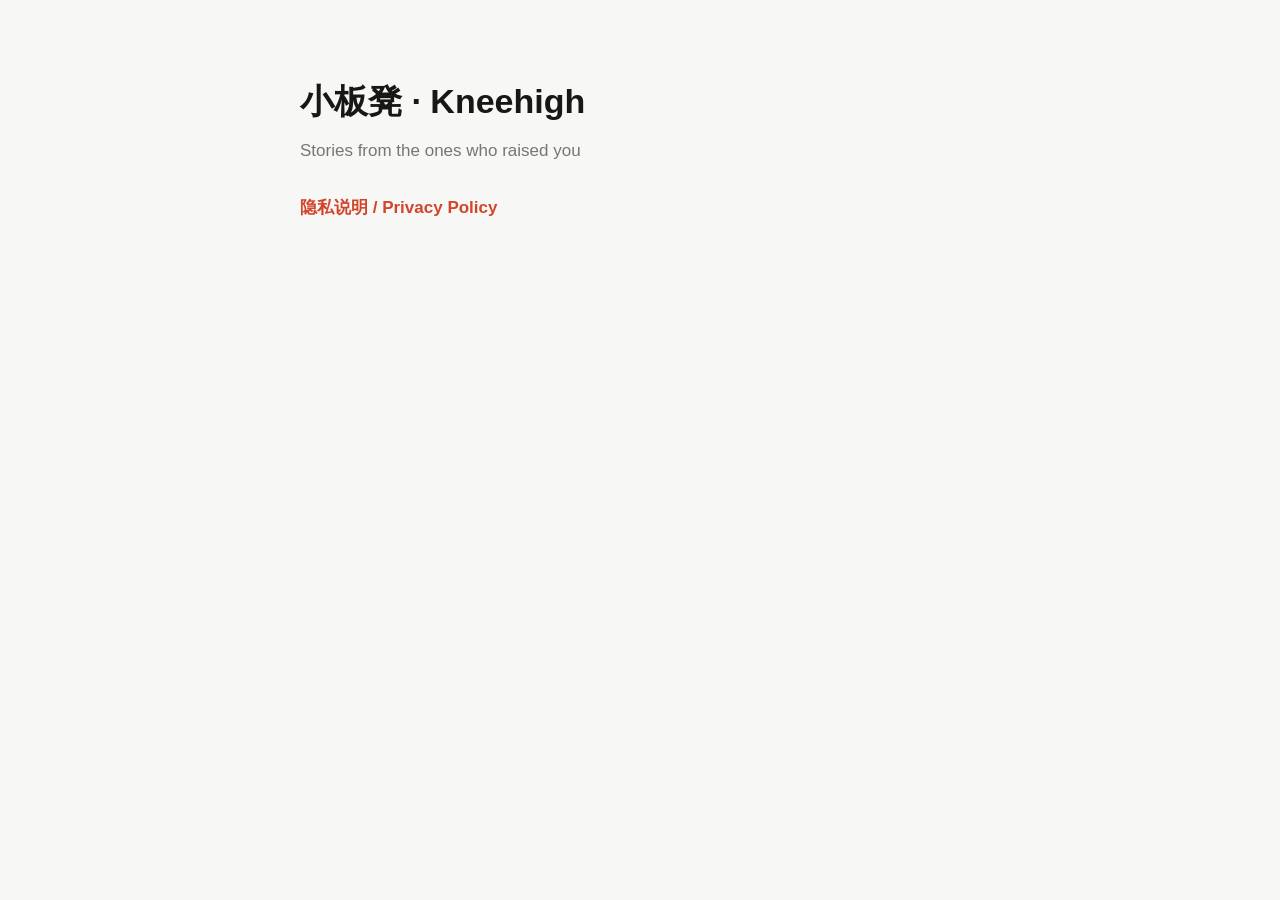
==== index.html @ 54d49520 "Privacy policy and a simple home page for 小板凳 · Kneehigh Co-Authored-By: Claude Opus 5.5 <noreply@an" ====
<!doctype html>
<html lang="zh-Hans">
<head>
<meta charset="utf-8">
<meta name="viewport" content="width=device-width, initial-scale=1">
<title>小板凳 · Kneehigh</title>
<style>
:root { color-scheme: light dark; --bg: #f7f7f5; --ink: #171716; --g: #77766f; --acc: #d2452b; }
@media (prefers-color-scheme: dark) { :root { --bg: #141413; --ink: #f1f0ec; --g: #a3a29b; } }
body { margin: 0; background: var(--bg); color: var(--ink); font: 17px/1.75 -apple-system, 'PingFang SC', sans-serif; }
main { max-width: 680px; margin: 0 auto; padding: 72px 18px; }
h1 { font-size: 34px; margin: 0 0 4px; }
p { color: var(--g); margin: 0 0 28px; }
a { color: var(--acc); font-weight: 600; text-decoration: none; }
</style>
</head>
<body><main>
<h1>小板凳 · Kneehigh</h1>
<p>Stories from the ones who raised you</p>
<a href="privacy.html">隐私说明 / Privacy Policy</a>
</main></body>
</html>
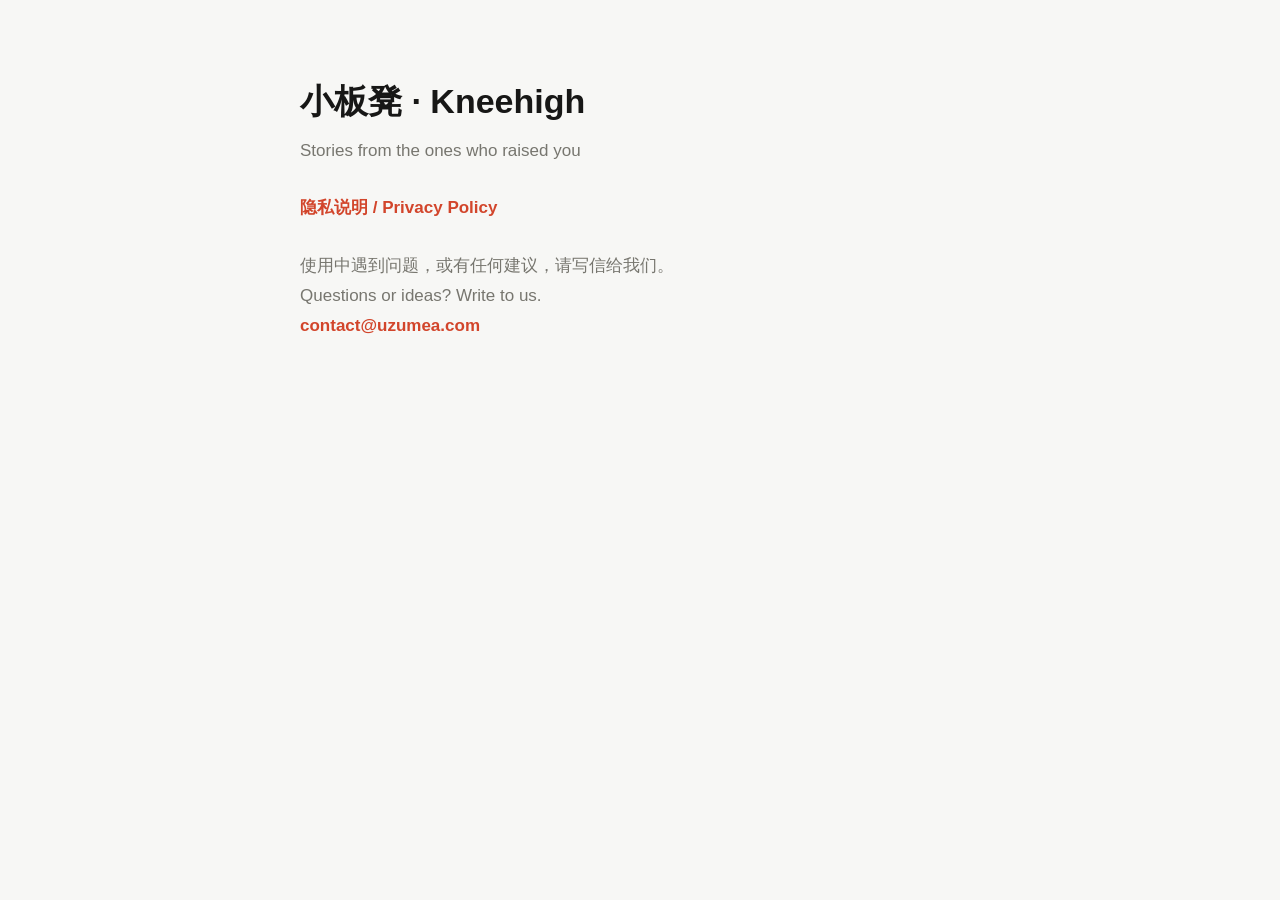
==== commit d2b0b102: "Support: contact email on the home page Co-Authored-By: Claude Opus 5.5 <noreply@anthropic.com> Clau" ====
--- a/index.html
+++ b/index.html
@@ -18,5 +18,6 @@
 <h1>小板凳 · Kneehigh</h1>
 <p>Stories from the ones who raised you</p>
 <a href="privacy.html">隐私说明 / Privacy Policy</a>
+<p style="margin-top:28px">使用中遇到问题，或有任何建议，请写信给我们。<br>Questions or ideas? Write to us.<br><a href="mailto:contact@uzumea.com">contact@uzumea.com</a></p>
 </main></body>
 </html>
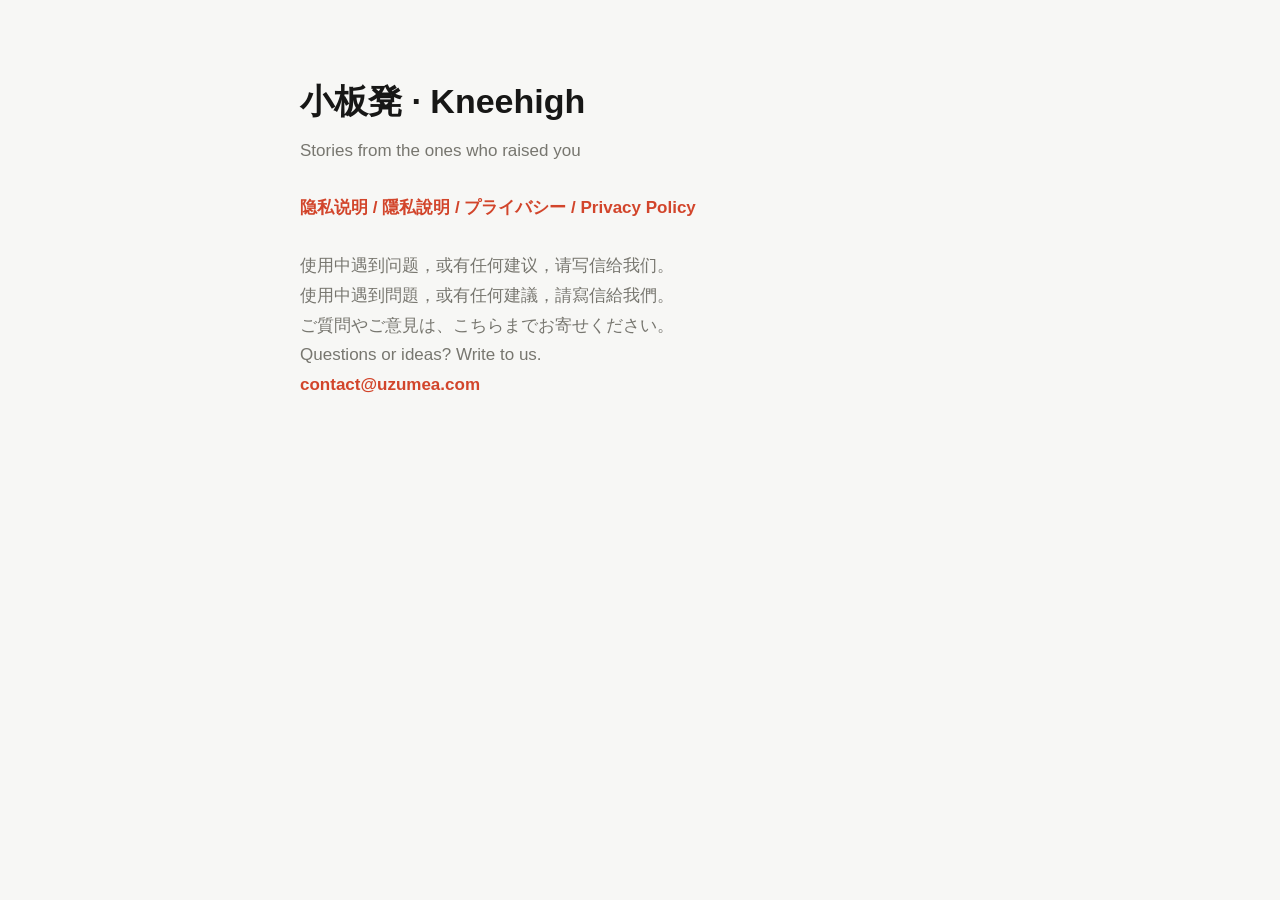
==== commit 12060e77: "隐私说明：通知、意见反馈、其他联网、购买；四种语言（简体、繁體、日本語、English） Co-Authored-By: Claude Opus 5.5 <noreply@anthropic.com>" ====
--- a/index.html
+++ b/index.html
@@ -17,7 +17,7 @@
 <body><main>
 <h1>小板凳 · Kneehigh</h1>
 <p>Stories from the ones who raised you</p>
-<a href="privacy.html">隐私说明 / Privacy Policy</a>
-<p style="margin-top:28px">使用中遇到问题，或有任何建议，请写信给我们。<br>Questions or ideas? Write to us.<br><a href="mailto:contact@uzumea.com">contact@uzumea.com</a></p>
+<a href="privacy.html">隐私说明 / 隱私說明 / プライバシー / Privacy Policy</a>
+<p style="margin-top:28px">使用中遇到问题，或有任何建议，请写信给我们。<br>使用中遇到問題，或有任何建議，請寫信給我們。<br>ご質問やご意見は、こちらまでお寄せください。<br>Questions or ideas? Write to us.<br><a href="mailto:contact@uzumea.com">contact@uzumea.com</a></p>
 </main></body>
 </html>
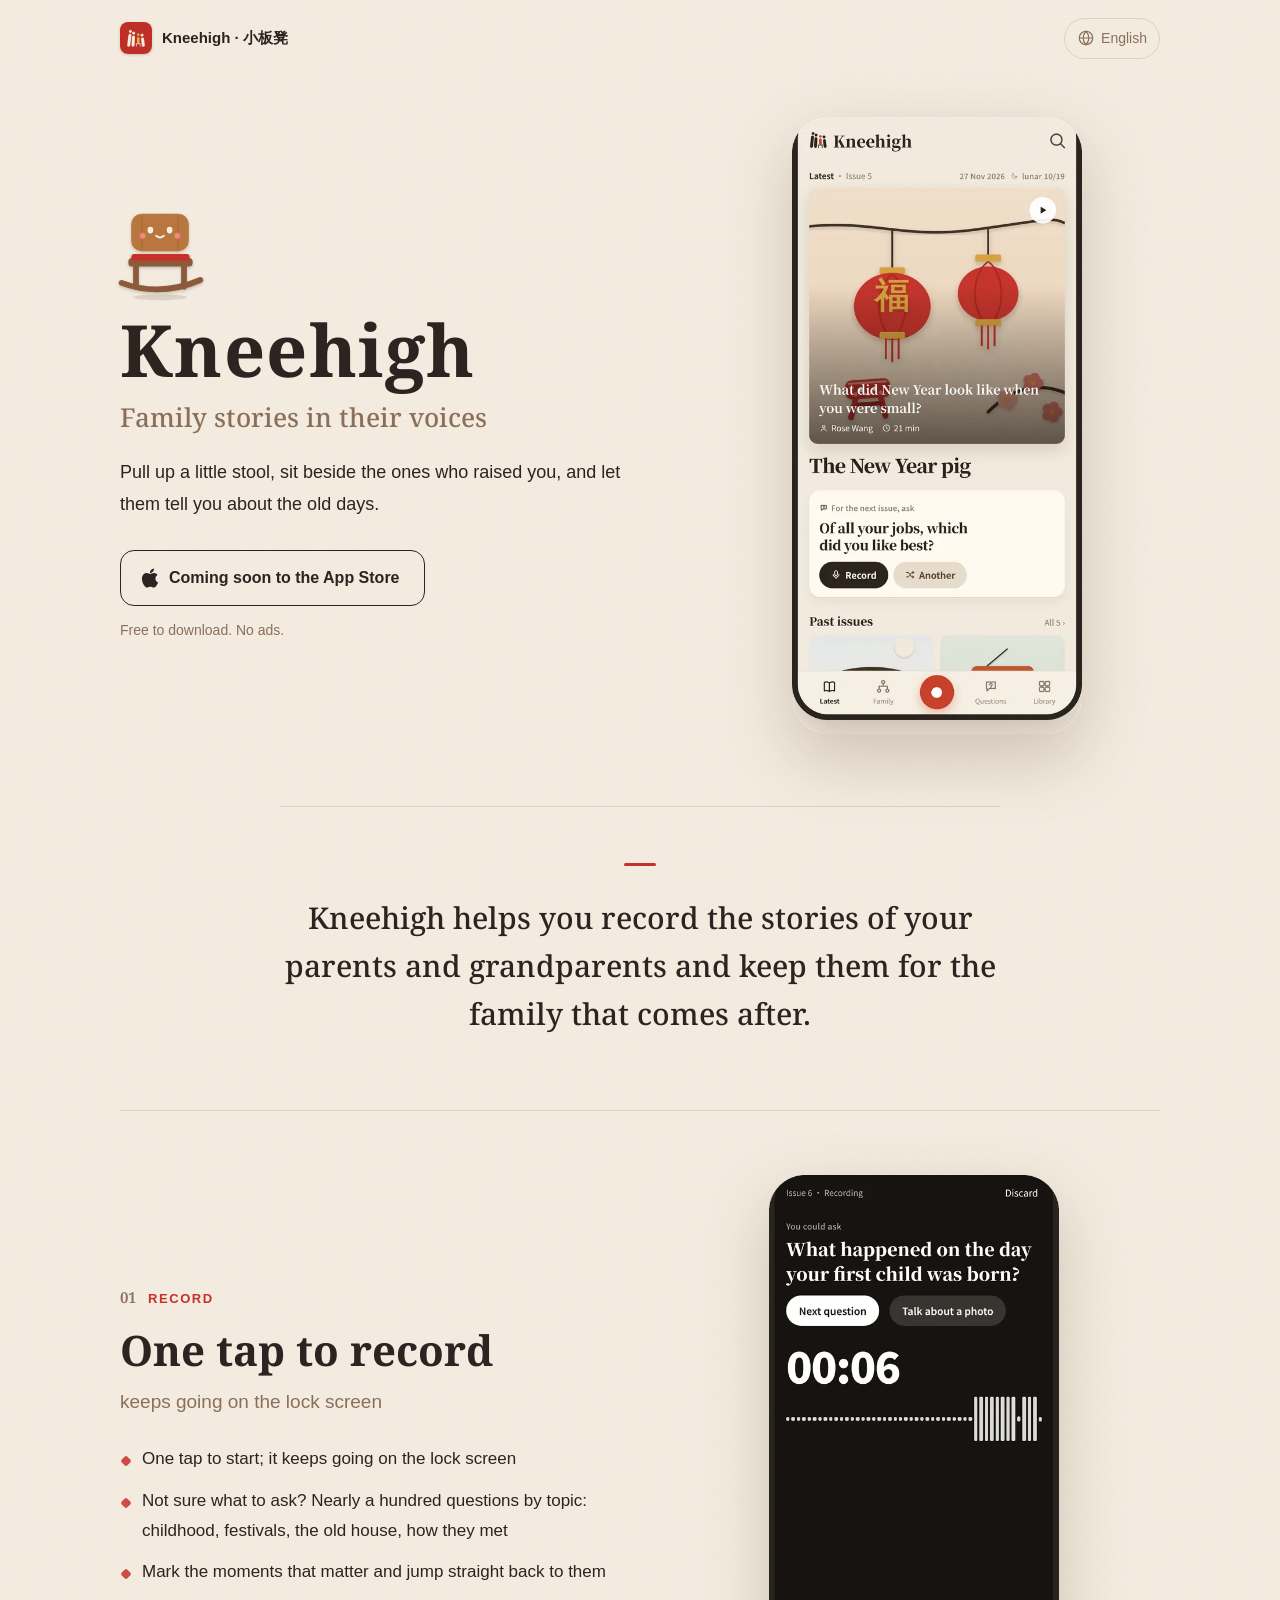
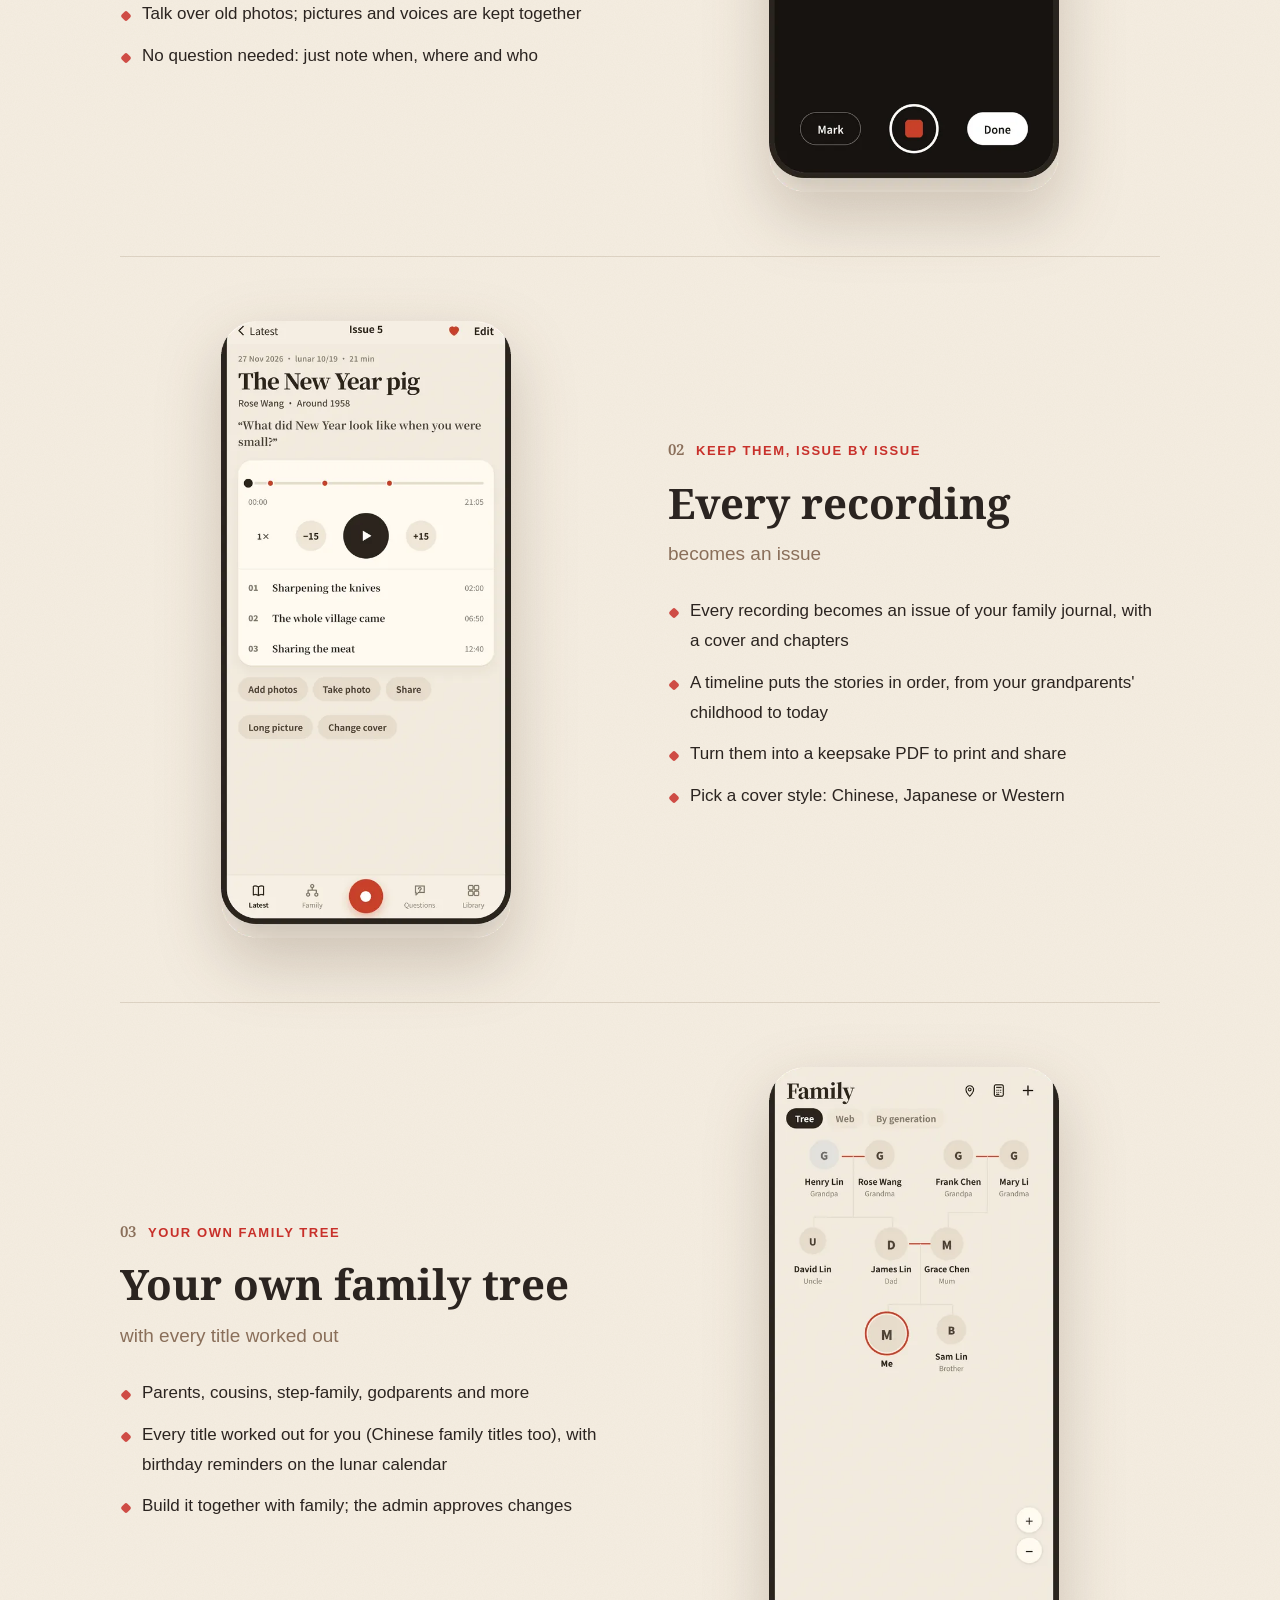
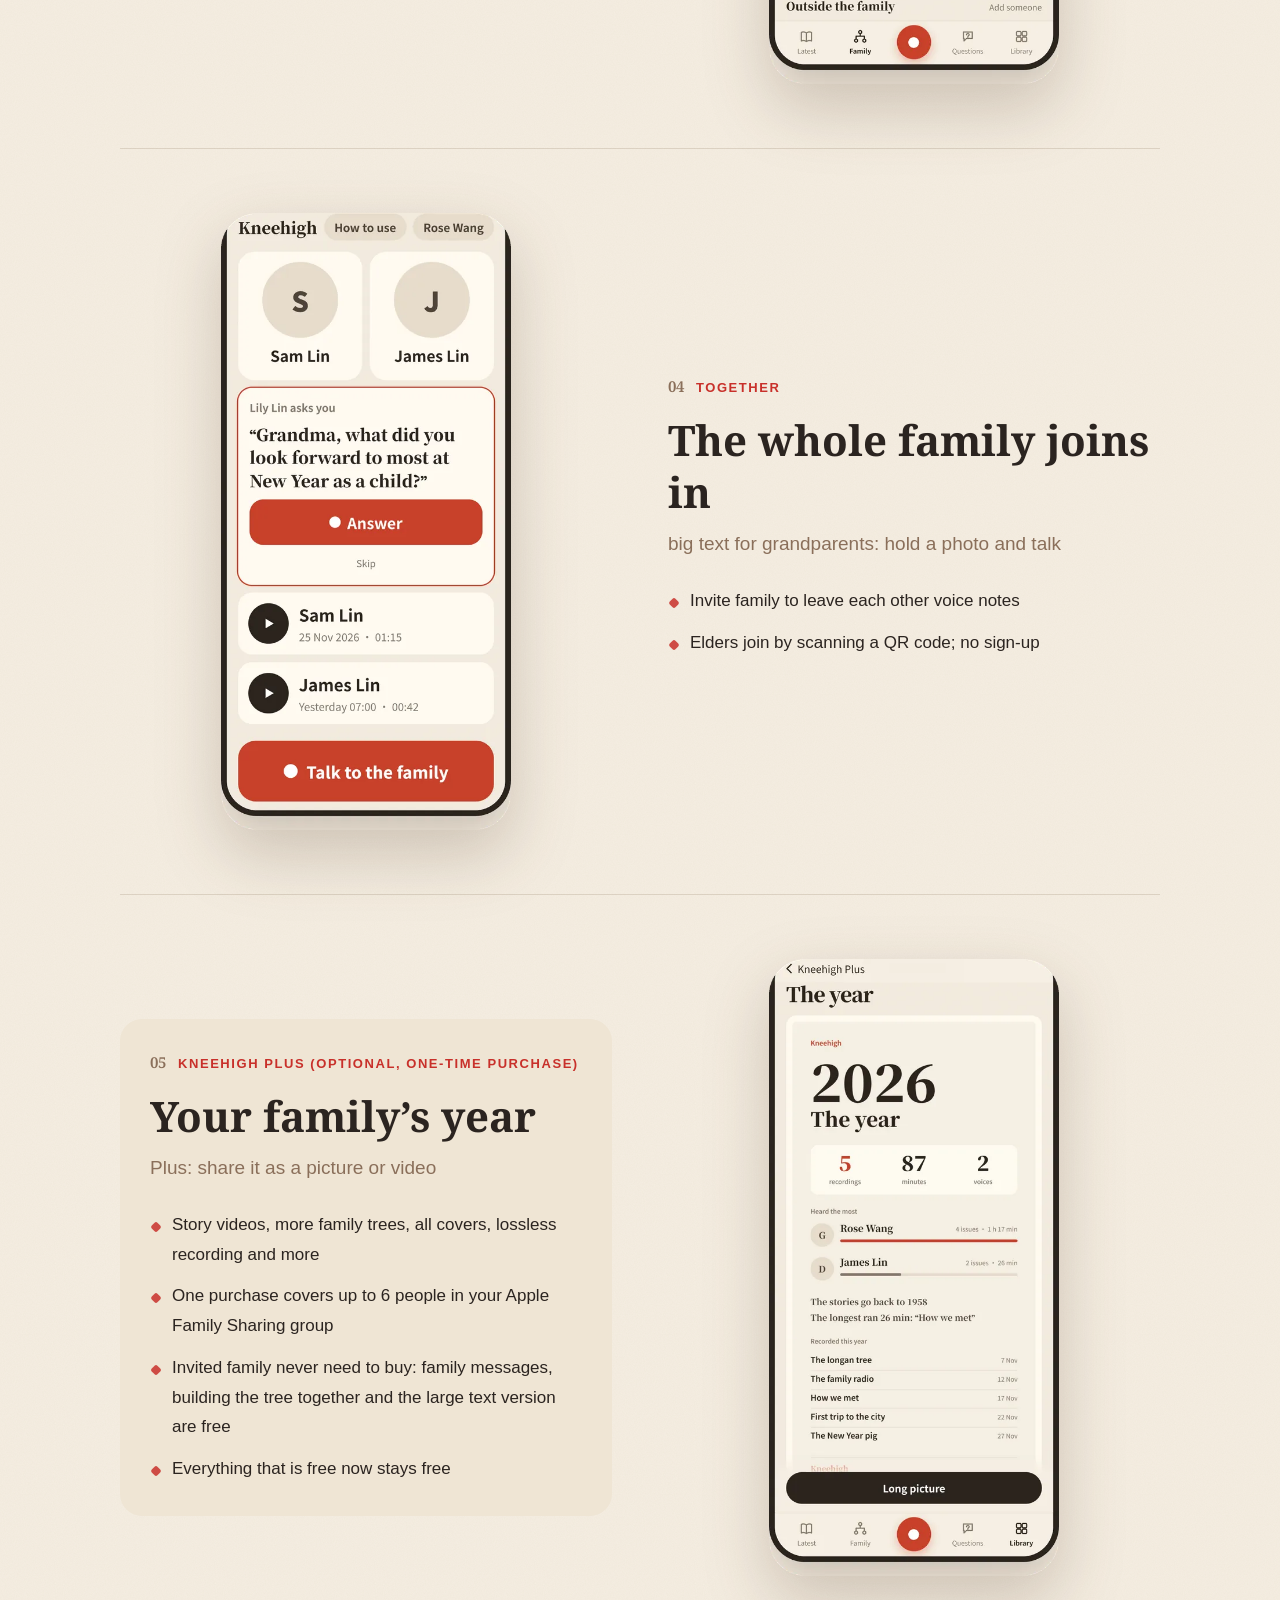
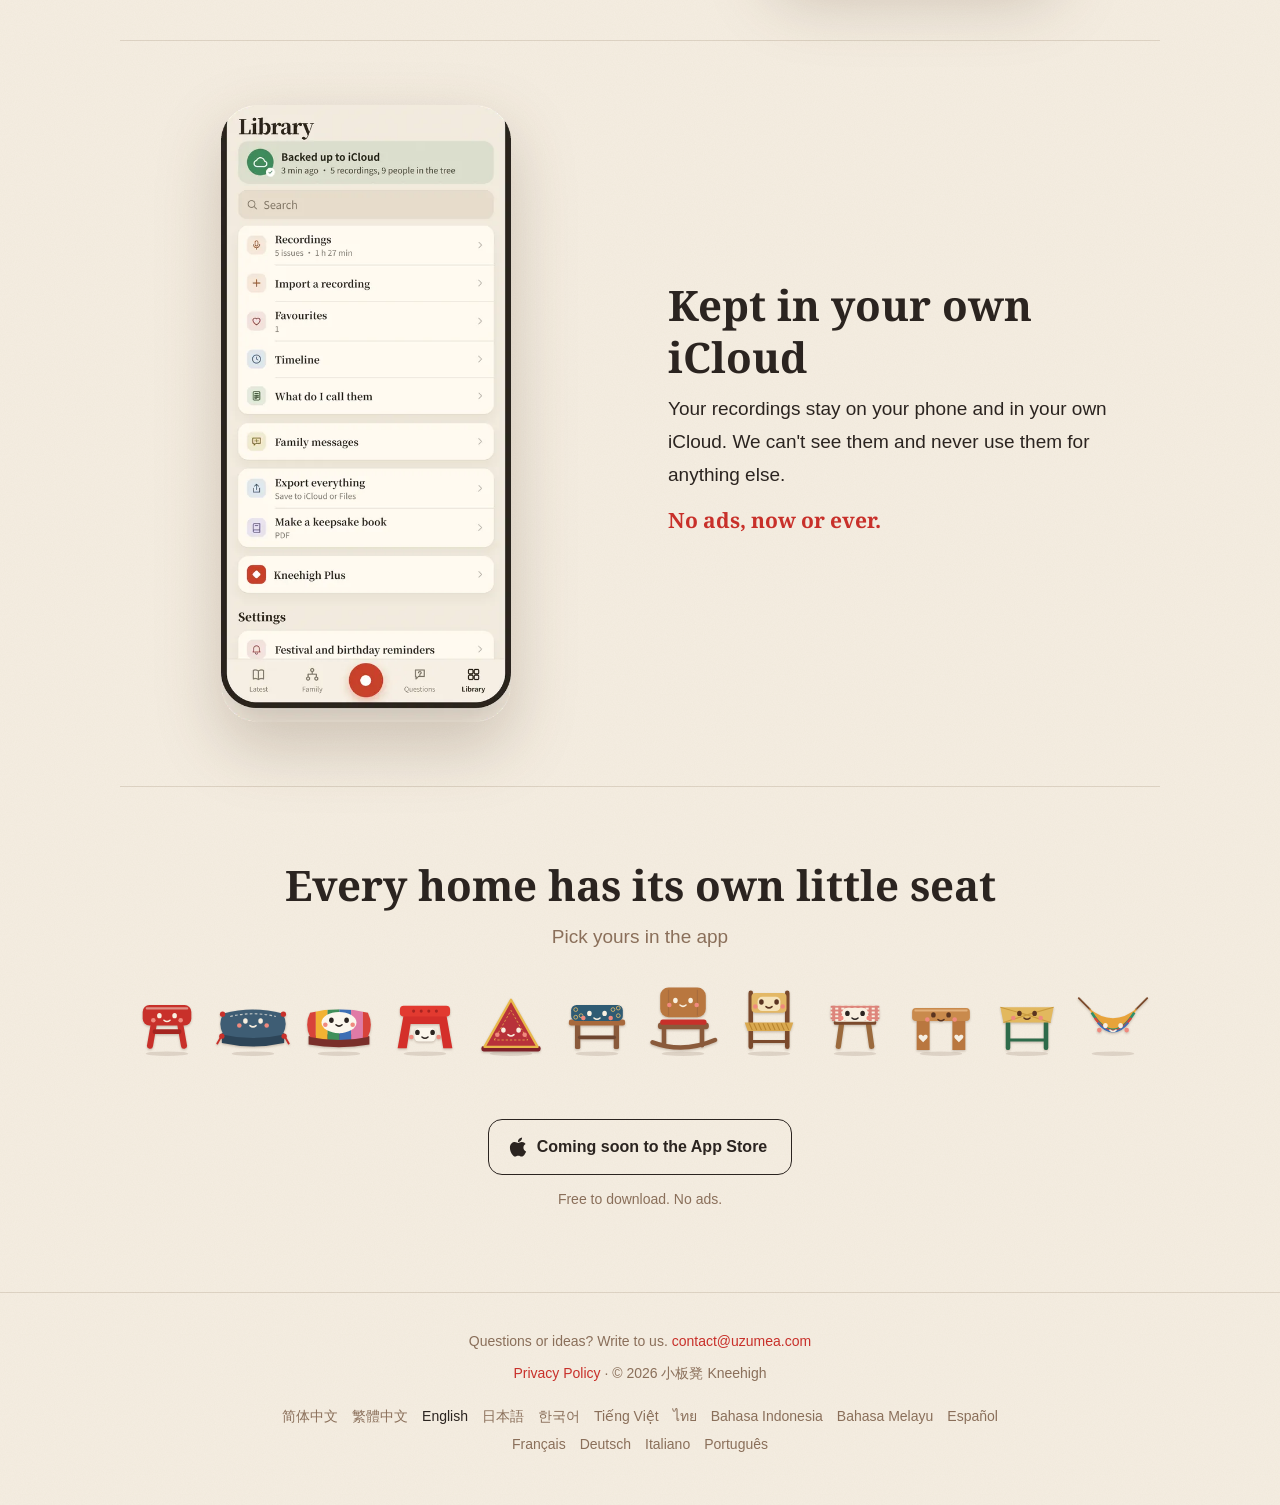
==== commit 16ba3970: "官网：14 种语言的介绍页（跟 App Store 页一样的文字和截图） Co-Authored-By: Claude Opus 5.5 <noreply@anthropic.com> Claude-" ====
--- a/index.html
+++ b/index.html
@@ -3,21 +3,287 @@
 <head>
 <meta charset="utf-8">
 <meta name="viewport" content="width=device-width, initial-scale=1">
-<title>小板凳 · Kneehigh</title>
-<style>
-:root { color-scheme: light dark; --bg: #f7f7f5; --ink: #171716; --g: #77766f; --acc: #d2452b; }
-@media (prefers-color-scheme: dark) { :root { --bg: #141413; --ink: #f1f0ec; --g: #a3a29b; } }
-body { margin: 0; background: var(--bg); color: var(--ink); font: 17px/1.75 -apple-system, 'PingFang SC', sans-serif; }
-main { max-width: 680px; margin: 0 auto; padding: 72px 18px; }
-h1 { font-size: 34px; margin: 0 0 4px; }
-p { color: var(--g); margin: 0 0 28px; }
-a { color: var(--acc); font-weight: 600; text-decoration: none; }
+<title>小板凳 · Kneehigh — 听家里的老人讲过去</title>
+<meta name="description" content="春节回家，搬个小板凳坐在老人身边，把他们的故事录下来。">
+<meta name="theme-color" content="#f5eee2" media="(prefers-color-scheme: light)">
+<meta name="theme-color" content="#1d1814" media="(prefers-color-scheme: dark)">
+<meta name="apple-itunes-app" content="app-id=6838535341">
+<meta property="og:title" content="小板凳 · Kneehigh">
+<meta property="og:description" content="春节回家，搬个小板凳坐在老人身边，把他们的故事录下来。">
+<meta property="og:image" content="https://kneehigh.uzumea.com/img/og.png">
+<meta property="og:type" content="website">
+<link rel="canonical" href="https://kneehigh.uzumea.com/">
+<link rel="alternate" hreflang="zh-Hans" href="https://kneehigh.uzumea.com/">
+<link rel="alternate" hreflang="zh-Hant" href="https://kneehigh.uzumea.com/hant/">
+<link rel="alternate" hreflang="en" href="https://kneehigh.uzumea.com/en/">
+<link rel="alternate" hreflang="ja" href="https://kneehigh.uzumea.com/ja/">
+<link rel="alternate" hreflang="ko" href="https://kneehigh.uzumea.com/ko/">
+<link rel="alternate" hreflang="vi" href="https://kneehigh.uzumea.com/vi/">
+<link rel="alternate" hreflang="th" href="https://kneehigh.uzumea.com/th/">
+<link rel="alternate" hreflang="id" href="https://kneehigh.uzumea.com/id/">
+<link rel="alternate" hreflang="ms" href="https://kneehigh.uzumea.com/ms/">
+<link rel="alternate" hreflang="es" href="https://kneehigh.uzumea.com/es/">
+<link rel="alternate" hreflang="fr" href="https://kneehigh.uzumea.com/fr/">
+<link rel="alternate" hreflang="de" href="https://kneehigh.uzumea.com/de/">
+<link rel="alternate" hreflang="it" href="https://kneehigh.uzumea.com/it/">
+<link rel="alternate" hreflang="pt" href="https://kneehigh.uzumea.com/pt/">
+<link rel="alternate" hreflang="x-default" href="https://kneehigh.uzumea.com/en/">
+<link rel="icon" href="favicon.png">
+<link rel="apple-touch-icon" href="img/apple-touch-icon.png">
+<script>(function(){try{if(localStorage.getItem('kh-lang'))return}catch(e){}var a=(navigator.languages||[navigator.language||'']);for(var i=0;i<a.length;i++){var t=(a[i]||'').toLowerCase();if(!t)continue;var p=t.split('-')[0];if(p==='zh'){if(/hant|tw|hk|mo/.test(t))location.replace('hant/');return}if(["en","ja","ko","vi","th","id","ms","es","fr","de","it","pt"].indexOf(p)>=0){location.replace(p+'/');return}}if(a.length)location.replace('en/')})()</script>
+<link rel="preconnect" href="https://fonts.googleapis.com">
+<link rel="preconnect" href="https://fonts.gstatic.com" crossorigin>
+<link rel="stylesheet" href="https://fonts.googleapis.com/css2?family=Noto+Serif+SC:wght@500;700&display=swap">
+<style>:root{--serif:'Noto Serif SC','Songti SC','STSong',serif}
+:root {
+  color-scheme: light dark;
+  --paper: #f5eee2;
+  --paper2: #efe5d4;
+  --shotbg: #f4ede1;
+  --ink: #2b2420;
+  --muted: #8a6f5a;
+  --line: rgba(80, 50, 20, 0.14);
+  --red: #c8302a;
+  --btn: #2b2420;
+  --btnink: #fbf6ec;
+  --sans: -apple-system, BlinkMacSystemFont, 'PingFang SC', 'Hiragino Sans', 'Apple SD Gothic Neo', 'Noto Sans', 'Segoe UI', sans-serif;
+}
+@media (prefers-color-scheme: dark) {
+  :root:not([data-theme='light']) {
+    --paper: #1d1814;
+    --paper2: #26201b;
+    --ink: #f1e8da;
+    --muted: #b59d86;
+    --line: rgba(255, 235, 210, 0.12);
+    --red: #e0553f;
+    --btn: #f1e8da;
+    --btnink: #1d1814;
+  }
+}
+* { box-sizing: border-box; }
+html { -webkit-text-size-adjust: 100%; }
+body {
+  margin: 0;
+  background-color: var(--paper);
+  background-image: url("data:image/svg+xml,%3Csvg xmlns='http://www.w3.org/2000/svg' width='160' height='160'%3E%3Cfilter id='n'%3E%3CfeTurbulence type='fractalNoise' baseFrequency='.9' numOctaves='2' stitchTiles='stitch'/%3E%3CfeColorMatrix values='0 0 0 0 .35 0 0 0 0 .22 0 0 0 0 .1 0 0 0 .05 0'/%3E%3C/filter%3E%3Crect width='100%25' height='100%25' filter='url(%23n)'/%3E%3C/svg%3E");
+  color: var(--ink);
+  font: 17px/1.75 var(--sans);
+  overflow-x: hidden;
+}
+a { color: var(--red); text-decoration: none; }
+a:hover { text-decoration: underline; text-underline-offset: 3px; }
+h1, h2, .intro, .tag { font-family: var(--serif); font-weight: 700; }
+
+/* top bar */
+.top {
+  max-width: 1080px; margin: 0 auto; padding: 18px 20px;
+  display: flex; align-items: center; justify-content: space-between; gap: 12px;
+}
+.mark { display: flex; align-items: center; gap: 10px; color: var(--ink); font-weight: 600; font-size: 15px; min-width: 0; }
+.mark:hover { text-decoration: none; }
+.mark img { border-radius: 8px; flex: none; box-shadow: 0 1px 3px rgba(60, 30, 10, 0.2); }
+.mark span { white-space: nowrap; overflow: hidden; text-overflow: ellipsis; }
+.langs { position: relative; flex: none; }
+.langs summary {
+  list-style: none; cursor: pointer; display: flex; align-items: center; gap: 6px;
+  padding: 7px 12px; border: 1px solid var(--line); border-radius: 999px; font-size: 14px; color: var(--muted);
+}
+.langs summary::-webkit-details-marker { display: none; }
+.langs nav {
+  position: absolute; right: 0; top: calc(100% + 6px); z-index: 5; width: 210px;
+  background: var(--paper); border: 1px solid var(--line); border-radius: 14px; padding: 6px;
+  box-shadow: 0 14px 34px rgba(60, 30, 10, 0.18);
+}
+.langs nav a { display: block; padding: 8px 12px; border-radius: 9px; color: var(--ink); font-size: 15px; }
+.langs nav a:hover { background: var(--paper2); text-decoration: none; }
+.langs nav a[aria-current] { color: var(--red); font-weight: 600; }
+
+main { max-width: 1080px; margin: 0 auto; padding: 0 20px; }
+
+/* pictures: the store screenshots, phone and all */
+.pic { display: flex; justify-content: center; }
+.shot { width: 100%; max-width: 290px; height: auto; display: block; filter: drop-shadow(0 24px 32px rgba(60, 35, 15, 0.2)); }
+
+/* hero */
+.hero { display: grid; grid-template-columns: 1.1fr 0.9fr; gap: 48px; align-items: center; padding: 40px 0 72px; }
+.hero h1 { font-size: clamp(44px, 7vw, 72px); line-height: 1.1; margin: 6px 0 10px; letter-spacing: 0.02em; }
+.l-zh .hero h1, .l-hant .hero h1 { letter-spacing: 0.12em; }
+.hero .tag { font-size: clamp(20px, 2.6vw, 26px); line-height: 1.4; margin: 0 0 22px; color: var(--muted); font-weight: 500; }
+.hero .lede { font-size: 18px; max-width: 30em; margin: 0 0 30px; }
+.hero-pal { margin-left: -8px; }
+.store {
+  display: inline-flex; align-items: center; gap: 10px; padding: 13px 24px 13px 20px;
+  background: var(--btn); color: var(--btnink); border-radius: 14px; font-weight: 600; font-size: 16px;
+}
+.store:hover { text-decoration: none; opacity: 0.92; }
+.store.soon { background: transparent; color: var(--ink); border: 1.5px solid var(--ink); }
+.note { font-size: 14px; color: var(--muted); margin: 12px 0 0; }
+
+.intro {
+  font-size: clamp(22px, 3vw, 30px); line-height: 1.6; font-weight: 500; text-align: center;
+  max-width: 24em; margin: 0 auto; padding: 56px 0 72px; border-top: 1px solid var(--line);
+}
+.intro::before { content: ''; display: block; width: 32px; height: 3px; background: var(--red); border-radius: 2px; margin: 0 auto 28px; }
+
+/* features, like issues of a family magazine */
+.feat { display: grid; grid-template-columns: 1fr 1fr; gap: 56px; align-items: center; padding: 64px 0; border-top: 1px solid var(--line); }
+.feat.flip .txt { order: 2; }
+.eyebrow { font-size: 13px; letter-spacing: 0.12em; color: var(--red); font-weight: 600; margin: 0 0 14px; text-transform: uppercase; }
+.eyebrow .no { font-family: var(--serif); font-size: 15px; color: var(--muted); margin-right: 12px; letter-spacing: 0; }
+.feat h2, .own h2, .pals h2 { font-size: clamp(30px, 4vw, 42px); line-height: 1.25; margin: 0 0 8px; }
+.sub { font-size: 19px; color: var(--muted); margin: 0 0 26px; }
+.feat ul { list-style: none; padding: 0; margin: 0; }
+.feat li { position: relative; padding: 0 0 12px 22px; }
+.feat li::before { content: ''; position: absolute; left: 2px; top: 0.75em; width: 8px; height: 8px; border-radius: 2px; background: var(--red); transform: rotate(45deg); opacity: 0.85; }
+.feat.plus .txt { background: var(--paper2); border-radius: 22px; padding: 30px 30px 20px; }
+
+/* privacy */
+.own { display: grid; grid-template-columns: 1fr 1fr; gap: 56px; align-items: center; padding: 64px 0; border-top: 1px solid var(--line); }
+.own p { font-size: 19px; margin: 0 0 10px; }
+.own p + p { font-family: var(--serif); font-weight: 700; color: var(--red); font-size: 21px; }
+
+/* the companions */
+.pals { text-align: center; padding: 72px 0 40px; border-top: 1px solid var(--line); }
+.pals .row { display: flex; flex-wrap: wrap; justify-content: center; gap: 6px 10px; margin-top: 30px; }
+.pals .row span { display: block; }
+.pals .row .mascot .m-body, .pals .row .mascot .m-rock { animation-delay: var(--d) !important; }
+.end { text-align: center; padding: 20px 0 80px; }
+
+footer { border-top: 1px solid var(--line); padding: 36px 20px 48px; text-align: center; font-size: 14px; color: var(--muted); }
+footer p { margin: 0 0 8px; }
+footer .flat { display: flex; flex-wrap: wrap; justify-content: center; gap: 4px 14px; max-width: 760px; margin: 18px auto 0; }
+footer .flat a { color: var(--muted); }
+footer .flat a[aria-current] { color: var(--ink); }
+
+/* 凳凳 and friends (same drawing and motion as in the app) */
+.mascot { overflow: visible; display: block; }
+.mascot .m-shadow { fill: rgba(60, 30, 10, 0.12); }
+.mascot .m-pp { filter: drop-shadow(0 3px 3px rgba(60, 30, 10, 0.25)); }
+.mascot .m-red { fill: #c8302a; }
+.mascot .m-rung { fill: #a52520; }
+.mascot .m-cut { fill: #f8efe0; }
+.mascot .m-shine { opacity: 0.5; }
+.mascot .m-cheek { fill: #f08a7e; }
+.mascot .m-smile { fill: none; stroke: #f8efe0; stroke-width: 4; stroke-linecap: round; }
+.mascot .m-leg1 { transform-origin: 70px 112px; }
+.mascot .m-leg2 { transform-origin: 130px 112px; }
+.mascot.wave .m-body { animation: m-hop 1.4s ease-in-out infinite; transform-origin: 100px 170px; }
+.mascot.wave .m-leg1 { animation: m-legA 0.7s ease-in-out infinite alternate; }
+.mascot.wave .m-leg2 { animation: m-legB 0.7s ease-in-out infinite alternate; }
+.mascot .m-blink { animation: m-blink 4s infinite; transform-box: fill-box; transform-origin: center; }
+.mascot.wave .m-rock { animation: m-rock 1.4s ease-in-out infinite alternate; transform-origin: 100px 165px; }
+@keyframes m-hop { 0%, 100% { transform: translateY(0); } 50% { transform: translateY(-8px) rotate(-2deg); } }
+@keyframes m-legA { from { transform: rotate(8deg); } to { transform: rotate(-8deg); } }
+@keyframes m-legB { from { transform: rotate(-8deg); } to { transform: rotate(8deg); } }
+@keyframes m-rock { from { transform: rotate(-5deg); } to { transform: rotate(5deg); } }
+@keyframes m-blink { 0%, 94%, 100% { transform: scaleY(1); } 96% { transform: scaleY(0.1); } }
+@media (prefers-color-scheme: dark) {
+  :root:not([data-theme='light']) .shot { filter: drop-shadow(0 0 1px rgba(255, 240, 220, 0.5)) drop-shadow(0 20px 30px rgba(0, 0, 0, 0.5)); }
+}
+@media (prefers-reduced-motion: reduce) { .mascot * { animation: none !important; } }
+
+/* phones */
+@media (max-width: 760px) {
+  body { font-size: 16px; }
+  .hero, .feat, .own { grid-template-columns: 1fr; gap: 28px; }
+  .hero { padding: 16px 0 48px; text-align: center; }
+  .hero-pal { margin: 0 auto; }
+  .hero .lede { margin-left: auto; margin-right: auto; }
+  .feat.flip .txt { order: 0; }
+  .feat, .own { padding: 48px 0; }
+  .own .pic { order: 2; }
+  .shot { max-width: 260px; }
+  .intro { padding: 44px 4px 52px; }
+  .feat.plus .txt { padding: 24px 20px 14px; }
+  .pals .row svg { width: 60px; height: 60px; }
+}
 </style>
 </head>
-<body><main>
-<h1>小板凳 · Kneehigh</h1>
-<p>Stories from the ones who raised you</p>
-<a href="privacy.html">隐私说明 / 隱私說明 / プライバシー / Privacy Policy</a>
-<p style="margin-top:28px">使用中遇到问题，或有任何建议，请写信给我们。<br>使用中遇到問題，或有任何建議，請寫信給我們。<br>ご質問やご意見は、こちらまでお寄せください。<br>Questions or ideas? Write to us.<br><a href="mailto:contact@uzumea.com">contact@uzumea.com</a></p>
-</main></body>
+<body class="l-zh">
+<header class="top">
+  <a class="mark" href=""><img src="img/icon-256.webp" width="32" height="32" alt=""><span>小板凳 · Kneehigh</span></a>
+  <details class="langs"><summary aria-label="语言"><svg viewBox="0 0 24 24" width="18" height="18" aria-hidden="true"><circle cx="12" cy="12" r="9" fill="none" stroke="currentColor" stroke-width="1.6"/><path d="M3 12h18M12 3c2.6 2.8 3.8 5.8 3.8 9s-1.2 6.2-3.8 9c-2.6-2.8-3.8-5.8-3.8-9S9.4 5.8 12 3z" fill="none" stroke="currentColor" stroke-width="1.6"/></svg><span>简体中文</span></summary><nav><a href="" hreflang="zh-Hans" lang="zh-Hans" data-l="zh" aria-current="page">简体中文</a><a href="hant/" hreflang="zh-Hant" lang="zh-Hant" data-l="hant">繁體中文</a><a href="en/" hreflang="en" lang="en" data-l="en">English</a><a href="ja/" hreflang="ja" lang="ja" data-l="ja">日本語</a><a href="ko/" hreflang="ko" lang="ko" data-l="ko">한국어</a><a href="vi/" hreflang="vi" lang="vi" data-l="vi">Tiếng Việt</a><a href="th/" hreflang="th" lang="th" data-l="th">ไทย</a><a href="id/" hreflang="id" lang="id" data-l="id">Bahasa Indonesia</a><a href="ms/" hreflang="ms" lang="ms" data-l="ms">Bahasa Melayu</a><a href="es/" hreflang="es" lang="es" data-l="es">Español</a><a href="fr/" hreflang="fr" lang="fr" data-l="fr">Français</a><a href="de/" hreflang="de" lang="de" data-l="de">Deutsch</a><a href="it/" hreflang="it" lang="it" data-l="it">Italiano</a><a href="pt/" hreflang="pt" lang="pt" data-l="pt">Português</a></nav></details>
+</header>
+<main>
+<section class="hero">
+  <div class="txt">
+    <svg viewBox="0 0 200 200" width="96" height="96" class="mascot wave hero-pal" aria-hidden="true"><ellipse cx="100" cy="186" rx="56" ry="6" class="m-shadow"></ellipse><g class="m-body m-pp"><g class="m-leg1"><rect x="58" y="104" width="16" height="70" rx="8" class="m-red" transform="rotate(10 66 104)"></rect></g><g class="m-leg2"><rect x="126" y="104" width="16" height="70" rx="8" class="m-red" transform="rotate(-10 134 104)"></rect></g><rect x="62" y="122" width="76" height="12" rx="6" class="m-rung"></rect><rect x="36" y="58" width="128" height="54" rx="18" class="m-red"></rect><rect x="44" y="64" width="112" height="6" rx="3" class="m-cut m-shine"></rect><ellipse class="m-cut m-blink" cx="80" cy="86" rx="6" ry="7"></ellipse><ellipse class="m-cut m-blink" cx="120" cy="86" rx="6" ry="7"></ellipse><path d="M92 98q8 7 16 0" class="m-smile"></path><circle cx="64" cy="98" r="6" class="m-cheek"></circle><circle cx="136" cy="98" r="6" class="m-cheek"></circle></g></svg>
+    <h1>小板凳</h1>
+    <p class="tag">听家里的老人讲过去</p>
+    <p class="lede">搬个小板凳，坐在老人身边，听他们讲讲过去。</p>
+    <span class="store soon"><svg class="apple" viewBox="0 0 384 512" width="18" height="22" aria-hidden="true"><path fill="currentColor" d="M318.7 268.7c-.2-36.7 16.4-64.4 50-84.8-18.8-26.9-47.2-41.7-84.7-44.6-35.5-2.8-74.3 20.7-88.5 20.7-15 0-49.4-19.7-76.4-19.7C63.3 141.2 4 184.8 4 273.5q0 39.3 14.4 81.2c12.8 36.7 59 126.7 107.2 125.2 25.2-.6 43-17.9 75.8-17.9 31.8 0 48.3 17.9 76.4 17.9 48.6-.7 90.4-82.5 102.6-119.3-65.2-30.7-61.7-90-61.7-91.9zm-56.6-164.2c27.3-32.4 24.8-61.9 24-72.5-24.1 1.4-52 16.4-67.9 34.9-17.5 19.8-27.8 44.3-25.6 71.9 26.1 2 49.9-11.4 69.5-34.3z"/></svg><span>即将上架 App Store</span></span>
+    <p class="note">免费下载，没有广告</p>
+  </div>
+  <div class="pic"><img class="shot" src="img/shots/zh/1.webp" width="500" height="1064" alt="听家里的老人 讲讲过去" fetchpriority="high"></div>
+</section>
+<p class="intro">小板凳帮你把家里长辈的故事录下来、存好，留给以后的家人听。</p>
+<section class="feat">
+  <div class="txt">
+    <p class="eyebrow"><span class="no">01</span>录下来</p>
+    <h2>按一下就开始录</h2>
+    <p class="sub">锁屏也不会断</p>
+    <ul><li>按一下就开始录，锁屏也不会断</li><li>不知道问什么？近百个问题按话题分好：小时候、过年、老房子、怎么认识的</li><li>讲到要紧的地方标一下，以后一下就能找到</li><li>看着老照片讲，照片和声音存在一起</li><li>不想选问题也行，记下时间、地点和谁就好</li></ul>
+  </div>
+  <div class="pic"><img class="shot" src="img/shots/zh/5.webp" width="500" height="1064" alt="按一下就开始录 锁屏也不会断" loading="lazy"></div>
+</section>
+<section class="feat flip">
+  <div class="txt">
+    <p class="eyebrow"><span class="no">02</span>一期一期存起来</p>
+    <h2>每段录音</h2>
+    <p class="sub">都是一期家族日记</p>
+    <ul><li>每段录音都是一期家族日记，有封面，有章节</li><li>时间线按年份排好，从爷爷奶奶小时候一直到现在</li><li>做成纪念册 PDF，打印出来送给家人</li><li>封面风格随你选：中国风、日式、海外</li></ul>
+  </div>
+  <div class="pic"><img class="shot" src="img/shots/zh/2.webp" width="500" height="1064" alt="每段录音 都是一期家族日记" loading="lazy"></div>
+</section>
+<section class="feat">
+  <div class="txt">
+    <p class="eyebrow"><span class="no">03</span>一棵自己家的家谱</p>
+    <h2>一棵自己家的家谱</h2>
+    <p class="sub">称呼自动算好</p>
+    <ul><li>爸爸妈妈、堂表亲、继亲、干亲都能加</li><li>称呼自动算好，农历生日到了会提醒你</li><li>家里人可以一起编，改动由主管确认</li></ul>
+  </div>
+  <div class="pic"><img class="shot" src="img/shots/zh/3.webp" width="500" height="1064" alt="一棵自己家的家谱 称呼自动算好" loading="lazy"></div>
+</section>
+<section class="feat flip">
+  <div class="txt">
+    <p class="eyebrow"><span class="no">04</span>和家人一起</p>
+    <h2>全家一起</h2>
+    <p class="sub">长辈用大字版，按住照片就能说</p>
+    <ul><li>邀请家里人加入，在家人留言里互相说几句</li><li>长辈扫一下二维码就能加入，不用注册</li></ul>
+  </div>
+  <div class="pic"><img class="shot" src="img/shots/zh/4.webp" width="500" height="1064" alt="全家一起 长辈用大字版，按住照片就能说" loading="lazy"></div>
+</section>
+<section class="feat plus">
+  <div class="txt">
+    <p class="eyebrow"><span class="no">05</span>小板凳 Plus（可选，一次买断）</p>
+    <h2>这一年家里讲了什么</h2>
+    <p class="sub">Plus：做成长图和视频</p>
+    <ul><li>故事视频、更多家谱、全部封面、无损录音等</li><li>一人购买，苹果家人共享里的家人（最多 6 人）都能用</li><li>邀请来的家人不用买，留言、一起编家谱、大字版都免费</li><li>现在免费的功能，以后也一直免费</li></ul>
+  </div>
+  <div class="pic"><img class="shot" src="img/shots/zh/6.webp" width="500" height="1064" alt="这一年家里讲了什么 Plus：做成长图和视频" loading="lazy"></div>
+</section>
+<section class="own">
+  <div class="pic"><img class="shot" src="img/shots/zh/7.webp" width="500" height="1064" alt="都存在你自己的 iCloud" loading="lazy"></div>
+  <div class="txt">
+    <h2>都存在你自己的 iCloud</h2>
+    <p>你的录音只存在你自己的手机和 iCloud 里，我们看不到，也不会拿去做别的事。</p><p>小板凳没有广告，以后也不会有。</p>
+  </div>
+</section>
+<section class="pals">
+  <h2>不同的家，不同的小板凳</h2>
+  <p class="sub">在 App 里挑一个陪你的</p>
+  <div class="row"><span style="--d:0.00s"><svg viewBox="0 0 200 200" width="76" height="76" class="mascot wave " aria-hidden="true"><ellipse cx="100" cy="186" rx="56" ry="6" class="m-shadow"></ellipse><g class="m-body m-pp"><g class="m-leg1"><rect x="58" y="104" width="16" height="70" rx="8" class="m-red" transform="rotate(10 66 104)"></rect></g><g class="m-leg2"><rect x="126" y="104" width="16" height="70" rx="8" class="m-red" transform="rotate(-10 134 104)"></rect></g><rect x="62" y="122" width="76" height="12" rx="6" class="m-rung"></rect><rect x="36" y="58" width="128" height="54" rx="18" class="m-red"></rect><rect x="44" y="64" width="112" height="6" rx="3" class="m-cut m-shine"></rect><ellipse class="m-cut m-blink" cx="80" cy="86" rx="6" ry="7"></ellipse><ellipse class="m-cut m-blink" cx="120" cy="86" rx="6" ry="7"></ellipse><path d="M92 98q8 7 16 0" class="m-smile"></path><circle cx="64" cy="98" r="6" class="m-cheek"></circle><circle cx="136" cy="98" r="6" class="m-cheek"></circle></g></svg></span><span style="--d:0.13s"><svg viewBox="0 0 200 200" width="76" height="76" class="mascot wave " aria-hidden="true"><ellipse cx="100" cy="186" rx="56" ry="6" class="m-shadow"></ellipse><g class="m-body m-pp"><path d="M18 132 Q100 118 182 132 L182 158 Q100 176 18 158z" fill="#2d4558"></path><path d="M22 80 Q100 60 178 80 Q194 108 178 136 Q100 154 22 136 Q6 108 22 80z" fill="#3e5d74"></path><path d="M40 88 Q100 74 160 88" stroke="#fbf6ec" stroke-width="3" fill="none" stroke-dasharray="7 6" opacity=".7"></path><g class="m-red"><circle cx="20" cy="82" r="7"></circle><circle cx="180" cy="82" r="7"></circle><circle cx="18" cy="140" r="7"></circle><circle cx="182" cy="140" r="7"></circle></g><path d="M14 145 l-8 14 M186 145 l8 14" stroke="#c8302a" stroke-width="5" stroke-linecap="round"></path><ellipse class="m-cut m-blink" cx="80" cy="100" rx="6" ry="7"></ellipse><ellipse class="m-cut m-blink" cx="120" cy="100" rx="6" ry="7"></ellipse><path d="M92 112q8 7 16 0" class="m-smile"></path><circle cx="64" cy="112" r="6" class="m-cheek"></circle><circle cx="136" cy="112" r="6" class="m-cheek"></circle></g></svg></span><span style="--d:0.26s"><svg viewBox="0 0 200 200" width="76" height="76" class="mascot wave " aria-hidden="true"><ellipse cx="100" cy="186" rx="56" ry="6" class="m-shadow"></ellipse><g class="m-body m-pp"><path d="M20 140 Q100 128 180 140 L180 162 Q100 176 20 162z" fill="#7a2f2a"></path><clipPath id="m-ko"><path d="M24 78 Q100 60 176 78 Q192 110 176 142 Q100 158 24 142 Q8 110 24 78z"></path></clipPath><g clip-path="url(#m-ko)"><rect x="8" y="50" width="31" height="120" fill="#d8433a"></rect><rect x="39" y="50" width="31" height="120" fill="#f2b233"></rect><rect x="70" y="50" width="31" height="120" fill="#3f8f5a"></rect><rect x="101" y="50" width="31" height="120" fill="#3d6fb4"></rect><rect x="132" y="50" width="31" height="120" fill="#e07aa6"></rect><rect x="163" y="50" width="31" height="120" fill="#d8433a"></rect></g><ellipse cx="100" cy="104" rx="46" ry="28" fill="#fbf6ec"></ellipse><ellipse class="m-cut m-blink" cx="80" cy="98" rx="6" ry="7" style="fill:#2b2420"></ellipse><ellipse class="m-cut m-blink" cx="120" cy="98" rx="6" ry="7" style="fill:#2b2420"></ellipse><path d="M92 110q8 7 16 0" class="m-smile" style="stroke:#2b2420"></path><circle cx="64" cy="110" r="6" class="m-cheek"></circle><circle cx="136" cy="110" r="6" class="m-cheek"></circle></g></svg></span><span style="--d:0.39s"><svg viewBox="0 0 200 200" width="76" height="76" class="mascot wave " aria-hidden="true"><ellipse cx="100" cy="186" rx="56" ry="6" class="m-shadow"></ellipse><g class="m-body m-pp"><path d="M44 82 L28 172 H52 L62 108 H138 L148 172 H172 L156 82z" fill="#d42f2a"></path><rect x="34" y="60" width="132" height="28" rx="10" fill="#e23a30"></rect><g fill="#a82420"><circle cx="70" cy="74" r="4"></circle><circle cx="90" cy="74" r="4"></circle><circle cx="110" cy="74" r="4"></circle><circle cx="130" cy="74" r="4"></circle></g><rect x="72" y="118" width="56" height="36" rx="12" fill="#fbf6ec"></rect><ellipse class="m-cut m-blink" cx="80" cy="130" rx="6" ry="7" style="fill:#2b2420"></ellipse><ellipse class="m-cut m-blink" cx="120" cy="130" rx="6" ry="7" style="fill:#2b2420"></ellipse><path d="M92 142q8 7 16 0" class="m-smile" style="stroke:#2b2420"></path><circle cx="64" cy="142" r="6" class="m-cheek"></circle><circle cx="136" cy="142" r="6" class="m-cheek"></circle></g></svg></span><span style="--d:0.52s"><svg viewBox="0 0 200 200" width="76" height="76" class="mascot wave " aria-hidden="true"><ellipse cx="100" cy="186" rx="56" ry="6" class="m-shadow"></ellipse><g class="m-body m-pp"><rect x="22" y="166" width="156" height="14" rx="6" fill="#7e2229"></rect><path d="M30 168 L100 44 L170 168z" fill="#b8323a" stroke="#e8b84a" stroke-width="6" stroke-linejoin="round"></path><path d="M56 150 L100 72 L144 150z" fill="none" stroke="#e8b84a" stroke-width="2" stroke-dasharray="6 5"></path><ellipse class="m-cut m-blink" cx="80" cy="124" rx="6" ry="7"></ellipse><ellipse class="m-cut m-blink" cx="120" cy="124" rx="6" ry="7"></ellipse><path d="M92 136q8 7 16 0" class="m-smile"></path><circle cx="64" cy="136" r="6" class="m-cheek"></circle><circle cx="136" cy="136" r="6" class="m-cheek"></circle></g></svg></span><span style="--d:0.65s"><svg viewBox="0 0 200 200" width="76" height="76" class="mascot wave " aria-hidden="true"><ellipse cx="100" cy="186" rx="56" ry="6" class="m-shadow"></ellipse><g class="m-body m-pp"><rect x="42" y="100" width="14" height="74" rx="5" fill="#8a5a3b"></rect><rect x="144" y="100" width="14" height="74" rx="5" fill="#8a5a3b"></rect><rect x="50" y="138" width="100" height="10" rx="5" fill="#6e4630"></rect><rect x="26" y="96" width="148" height="16" rx="6" fill="#a8693c"></rect><rect x="32" y="58" width="136" height="42" rx="14" fill="#2f5b73"></rect><g fill="none" stroke="#f2c46b" stroke-width="2"><circle cx="44" cy="70" r="5"></circle><circle cx="58" cy="86" r="5"></circle><circle cx="142" cy="70" r="5"></circle><circle cx="156" cy="86" r="5"></circle><circle cx="44" cy="90" r="5"></circle><circle cx="156" cy="66" r="5"></circle></g><ellipse class="m-cut m-blink" cx="80" cy="80" rx="6" ry="7"></ellipse><ellipse class="m-cut m-blink" cx="120" cy="80" rx="6" ry="7"></ellipse><path d="M92 92q8 7 16 0" class="m-smile"></path><circle cx="64" cy="92" r="6" class="m-cheek"></circle><circle cx="136" cy="92" r="6" class="m-cheek"></circle></g></svg></span><span style="--d:0.78s"><svg viewBox="0 0 200 200" width="76" height="76" class="mascot wave " aria-hidden="true"><ellipse cx="100" cy="186" rx="56" ry="6" class="m-shadow"></ellipse><g class="m-body m-pp"><g class="m-rock"><path d="M20 156 Q100 186 184 150" stroke="#8a5a3b" stroke-width="12" fill="none" stroke-linecap="round"></path><path d="M50 112 V164 M150 112 V164" stroke="#8a5a3b" stroke-width="12" stroke-linecap="round"></path><rect x="34" y="104" width="134" height="18" rx="8" fill="#8a5a3b"></rect><rect x="40" y="12" width="120" height="78" rx="22" fill="#b9773f"></rect><path d="M62 18 V86 M138 18 V86" stroke="#8a5a3b" stroke-width="3" opacity=".35"></path><rect x="40" y="96" width="122" height="14" rx="7" class="m-red"></rect><ellipse class="m-cut m-blink" cx="80" cy="46" rx="6" ry="7"></ellipse><ellipse class="m-cut m-blink" cx="120" cy="46" rx="6" ry="7"></ellipse><path d="M92 58q8 7 16 0" class="m-smile"></path><circle cx="64" cy="58" r="6" class="m-cheek"></circle><circle cx="136" cy="58" r="6" class="m-cheek"></circle></g></g></svg></span><span style="--d:0.91s"><svg viewBox="0 0 200 200" width="76" height="76" class="mascot wave " aria-hidden="true"><ellipse cx="100" cy="186" rx="56" ry="6" class="m-shadow"></ellipse><g class="m-body m-pp"><rect x="46" y="20" width="12" height="154" rx="6" fill="#7b4a2c"></rect><rect x="142" y="20" width="12" height="154" rx="6" fill="#7b4a2c"></rect><rect x="54" y="26" width="92" height="52" rx="10" fill="#e3b866"></rect><rect x="70" y="36" width="60" height="38" rx="12" fill="#f5e3bb"></rect><path d="M36 104 L164 104 L156 126 L44 126z" fill="#d9a84f"></path><path d="M48 106 l8 18 M60 106 l8 18 M72 106 l8 18 M84 106 l8 18 M96 106 l8 18 M108 106 l8 18 M120 106 l8 18 M132 106 l8 18 M144 106 l8 18" stroke="#b9852f" stroke-width="3"></path><rect x="50" y="150" width="100" height="8" rx="4" fill="#7b4a2c"></rect><ellipse class="m-cut m-blink" cx="80" cy="50" rx="6" ry="7" style="fill:#5a3420"></ellipse><ellipse class="m-cut m-blink" cx="120" cy="50" rx="6" ry="7" style="fill:#5a3420"></ellipse><path d="M92 62q8 7 16 0" class="m-smile" style="stroke:#5a3420"></path><circle cx="64" cy="62" r="6" class="m-cheek"></circle><circle cx="136" cy="62" r="6" class="m-cheek"></circle></g></svg></span><span style="--d:1.04s"><svg viewBox="0 0 200 200" width="76" height="76" class="mascot wave " aria-hidden="true"><ellipse cx="100" cy="186" rx="56" ry="6" class="m-shadow"></ellipse><g class="m-body m-pp"><rect x="58" y="104" width="14" height="70" rx="6" fill="#9b6a3d" transform="rotate(8 65 104)"></rect><rect x="128" y="104" width="14" height="70" rx="6" fill="#9b6a3d" transform="rotate(-8 135 104)"></rect><rect x="44" y="98" width="112" height="12" rx="5" fill="#7b4a2c"></rect><rect x="36" y="58" width="128" height="44" rx="16" fill="#f8efe0"></rect><g fill="#c8302a" opacity=".55"><rect x="40" y="60" width="8" height="40"></rect><rect x="56" y="60" width="8" height="40"></rect><rect x="72" y="60" width="8" height="40"></rect><rect x="88" y="60" width="8" height="40"></rect><rect x="104" y="60" width="8" height="40"></rect><rect x="120" y="60" width="8" height="40"></rect><rect x="136" y="60" width="8" height="40"></rect><rect x="152" y="60" width="8" height="40"></rect><rect x="36" y="60" width="128" height="5"></rect><rect x="36" y="70" width="128" height="5"></rect><rect x="36" y="80" width="128" height="5"></rect><rect x="36" y="90" width="128" height="5"></rect></g><rect x="66" y="66" width="68" height="34" rx="12" fill="#f8efe0"></rect><ellipse class="m-cut m-blink" cx="80" cy="80" rx="6" ry="7" style="fill:#2b2420"></ellipse><ellipse class="m-cut m-blink" cx="120" cy="80" rx="6" ry="7" style="fill:#2b2420"></ellipse><path d="M92 92q8 7 16 0" class="m-smile" style="stroke:#2b2420"></path><circle cx="64" cy="92" r="6" class="m-cheek"></circle><circle cx="136" cy="92" r="6" class="m-cheek"></circle></g></svg></span><span style="--d:1.17s"><svg viewBox="0 0 200 200" width="76" height="76" class="mascot wave " aria-hidden="true"><ellipse cx="100" cy="186" rx="56" ry="6" class="m-shadow"></ellipse><g class="m-body m-pp"><path d="M36 96 H70 V176 H36z M130 96 H164 V176 H130z" fill="#b9773f"></path><path d="M53 140 c-6 -8 -16 -2 -10 6 l10 10 l10 -10 c6 -8 -4 -14 -10 -6z M147 140 c-6 -8 -16 -2 -10 6 l10 10 l10 -10 c6 -8 -4 -14 -10 -6z" fill="#f5eee2"></path><rect x="24" y="66" width="152" height="34" rx="10" fill="#c98a4c"></rect><rect x="30" y="70" width="140" height="5" rx="2" fill="#e3b07a"></rect><ellipse class="m-cut m-blink" cx="80" cy="84" rx="6" ry="7" style="fill:#5a3420"></ellipse><ellipse class="m-cut m-blink" cx="120" cy="84" rx="6" ry="7" style="fill:#5a3420"></ellipse><path d="M92 96q8 7 16 0" class="m-smile" style="stroke:#5a3420"></path><circle cx="64" cy="96" r="6" class="m-cheek"></circle><circle cx="136" cy="96" r="6" class="m-cheek"></circle></g></svg></span><span style="--d:1.30s"><svg viewBox="0 0 200 200" width="76" height="76" class="mascot wave " aria-hidden="true"><ellipse cx="100" cy="186" rx="56" ry="6" class="m-shadow"></ellipse><g class="m-body m-pp"><rect x="44" y="96" width="12" height="80" rx="5" fill="#2e6b4a"></rect><rect x="144" y="96" width="12" height="80" rx="5" fill="#2e6b4a"></rect><rect x="50" y="146" width="100" height="8" rx="4" fill="#2e6b4a"></rect><path d="M30 64 H170 L162 104 H38z" fill="#e2b85e"></path><path d="M30 64 L100 84 L170 64 M38 104 L100 84 L162 104" stroke="#c99a3e" stroke-width="3" fill="none"></path><ellipse class="m-cut m-blink" cx="80" cy="80" rx="6" ry="7" style="fill:#5a3420"></ellipse><ellipse class="m-cut m-blink" cx="120" cy="80" rx="6" ry="7" style="fill:#5a3420"></ellipse><path d="M92 92q8 7 16 0" class="m-smile" style="stroke:#5a3420"></path><circle cx="64" cy="92" r="6" class="m-cheek"></circle><circle cx="136" cy="92" r="6" class="m-cheek"></circle></g></svg></span><span style="--d:1.43s"><svg viewBox="0 0 200 200" width="76" height="76" class="mascot wave " aria-hidden="true"><ellipse cx="100" cy="186" rx="56" ry="6" class="m-shadow"></ellipse><g class="m-body m-pp"><g class="m-rock"><path d="M10 40 L40 70 M190 40 L160 70" stroke="#7b4a2c" stroke-width="5" stroke-linecap="round"></path><path d="M36 66 Q100 190 164 66 Q100 120 36 66z" fill="#e8a33a"></path><path d="M44 78 Q100 168 156 78" stroke="#2f8f6a" stroke-width="7" fill="none"></path><path d="M52 92 Q100 160 148 92" stroke="#d8433a" stroke-width="6" fill="none"></path><path d="M60 104 Q100 152 140 104" stroke="#3d6fb4" stroke-width="5" fill="none"></path><ellipse class="m-cut m-blink" cx="80" cy="112" rx="6" ry="7"></ellipse><ellipse class="m-cut m-blink" cx="120" cy="112" rx="6" ry="7"></ellipse><path d="M92 124q8 7 16 0" class="m-smile"></path><circle cx="64" cy="124" r="6" class="m-cheek"></circle><circle cx="136" cy="124" r="6" class="m-cheek"></circle></g></g></svg></span></div>
+</section>
+<section class="end">
+  <span class="store soon"><svg class="apple" viewBox="0 0 384 512" width="18" height="22" aria-hidden="true"><path fill="currentColor" d="M318.7 268.7c-.2-36.7 16.4-64.4 50-84.8-18.8-26.9-47.2-41.7-84.7-44.6-35.5-2.8-74.3 20.7-88.5 20.7-15 0-49.4-19.7-76.4-19.7C63.3 141.2 4 184.8 4 273.5q0 39.3 14.4 81.2c12.8 36.7 59 126.7 107.2 125.2 25.2-.6 43-17.9 75.8-17.9 31.8 0 48.3 17.9 76.4 17.9 48.6-.7 90.4-82.5 102.6-119.3-65.2-30.7-61.7-90-61.7-91.9zm-56.6-164.2c27.3-32.4 24.8-61.9 24-72.5-24.1 1.4-52 16.4-67.9 34.9-17.5 19.8-27.8 44.3-25.6 71.9 26.1 2 49.9-11.4 69.5-34.3z"/></svg><span>即将上架 App Store</span></span>
+  <p class="note">免费下载，没有广告</p>
+</section>
+</main>
+<footer>
+  <p>使用中遇到问题，或有任何建议，请写信给我们。 <a href="mailto:contact@uzumea.com">contact@uzumea.com</a></p>
+  <p><a href="privacy.html#zh">隐私说明</a> · <span>© 2026 小板凳 Kneehigh</span></p>
+  <nav class="flat"><a href="" hreflang="zh-Hans" lang="zh-Hans" data-l="zh" aria-current="page">简体中文</a><a href="hant/" hreflang="zh-Hant" lang="zh-Hant" data-l="hant">繁體中文</a><a href="en/" hreflang="en" lang="en" data-l="en">English</a><a href="ja/" hreflang="ja" lang="ja" data-l="ja">日本語</a><a href="ko/" hreflang="ko" lang="ko" data-l="ko">한국어</a><a href="vi/" hreflang="vi" lang="vi" data-l="vi">Tiếng Việt</a><a href="th/" hreflang="th" lang="th" data-l="th">ไทย</a><a href="id/" hreflang="id" lang="id" data-l="id">Bahasa Indonesia</a><a href="ms/" hreflang="ms" lang="ms" data-l="ms">Bahasa Melayu</a><a href="es/" hreflang="es" lang="es" data-l="es">Español</a><a href="fr/" hreflang="fr" lang="fr" data-l="fr">Français</a><a href="de/" hreflang="de" lang="de" data-l="de">Deutsch</a><a href="it/" hreflang="it" lang="it" data-l="it">Italiano</a><a href="pt/" hreflang="pt" lang="pt" data-l="pt">Português</a></nav>
+</footer>
+<script>document.querySelectorAll('[data-l]').forEach(function(a){a.addEventListener('click',function(){try{localStorage.setItem('kh-lang',a.dataset.l)}catch(e){}})})</script>
+</body>
 </html>
